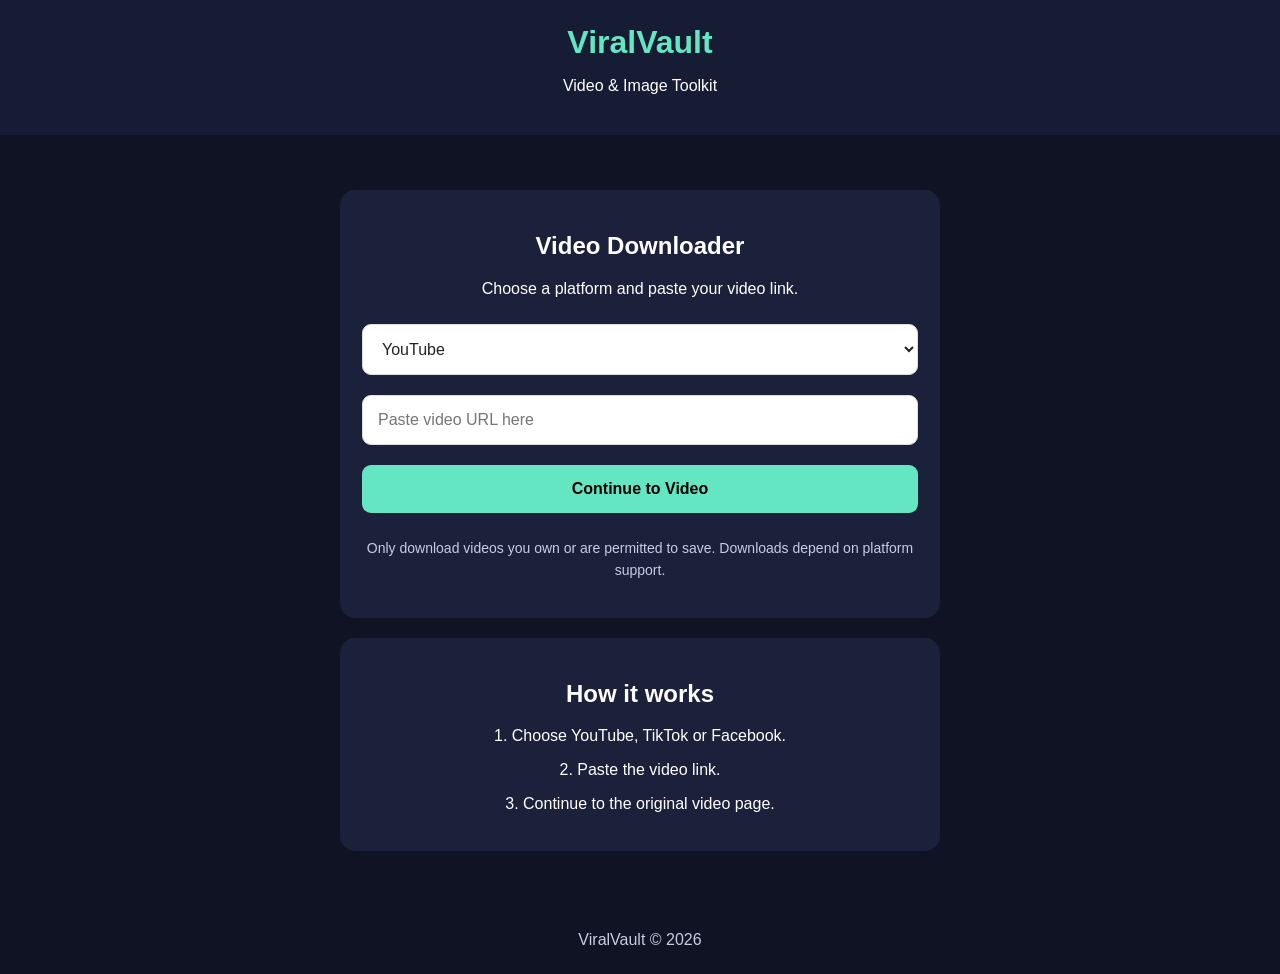
==== index.html @ d4117325 "Update index.html" ====
<!DOCTYPE html>
<html lang="en">
<head>
<meta charset="UTF-8">
<meta name="viewport" content="width=device-width, initial-scale=1.0">
<title>ViralVault - Video Downloader</title>
<meta name="description" content="ViralVault helps you find official video download options and save supported videos easily.">
<style>
body{margin:0;font-family:Arial,sans-serif;background:#101323;color:white;text-align:center}
header{padding:24px;background:#171c35}
h1{color:#65e6c2;margin:0}
main{max-width:600px;margin:35px auto;padding:20px}
input,select,button{box-sizing:border-box;width:100%;padding:15px;margin:10px 0;border-radius:9px;font-size:16px}
input,select{background:#fff;border:1px solid #ddd;color:#222}
button{background:#65e6c2;border:0;font-weight:bold;cursor:pointer}
.card{background:#1b213b;padding:22px;border-radius:15px}
.note{color:#c7cce0;font-size:14px;line-height:1.6}
a{color:#65e6c2}
footer{padding:25px;color:#c7cce0}
</style>
</head>
<body>
<header>
<h1>ViralVault</h1>
<p>Video & Image Toolkit</p>
</header>
<main>
<div class="card">
<h2>Video Downloader</h2>
<p>Choose a platform and paste your video link.</p>
<select id="platform">
<option value="youtube">YouTube</option>
<option value="tiktok">TikTok</option>
<option value="facebook">Facebook</option>
</select>
<input id="videoUrl" type="url" placeholder="Paste video URL here">
<button onclick="openVideo()">Continue to Video</button>
<p class="note" id="message">Only download videos you own or are permitted to save. Downloads depend on platform support.</p>
</div>
<div class="card" style="margin-top:20px">
<h2>How it works</h2>
<p>1. Choose YouTube, TikTok or Facebook.</p>
<p>2. Paste the video link.</p>
<p>3. Continue to the original video page.</p>
</div>
</main>
<footer>ViralVault © 2026</footer>
<script>
function openVideo(){
 const field=document.getElementById('videoUrl');
 const platform=document.getElementById('platform').value;
 const message=document.getElementById('message');
 let url;
 try{url=new URL(field.value.trim())}catch(e){
 message.textContent='Please paste a valid video link first.';
 return;
 }
 const host=url.hostname.toLowerCase().replace(/^www\./,'');
 const allowed={
 youtube:['youtube.com','m.youtube.com','youtu.be'],
 tiktok:['tiktok.com','vm.tiktok.com'],
 facebook:['facebook.com','m.facebook.com','fb.watch']
 };
 if(!allowed[platform].some(d=>host===d||host.endsWith('.'+d))){
 message.textContent='Please enter a valid link for the platform you selected.';
 return;
 }
 window.open(url.href,'_blank','noopener');
 message.textContent='Video page opened. Download availability depends on the platform.';
}
</script>
</body>
</html>
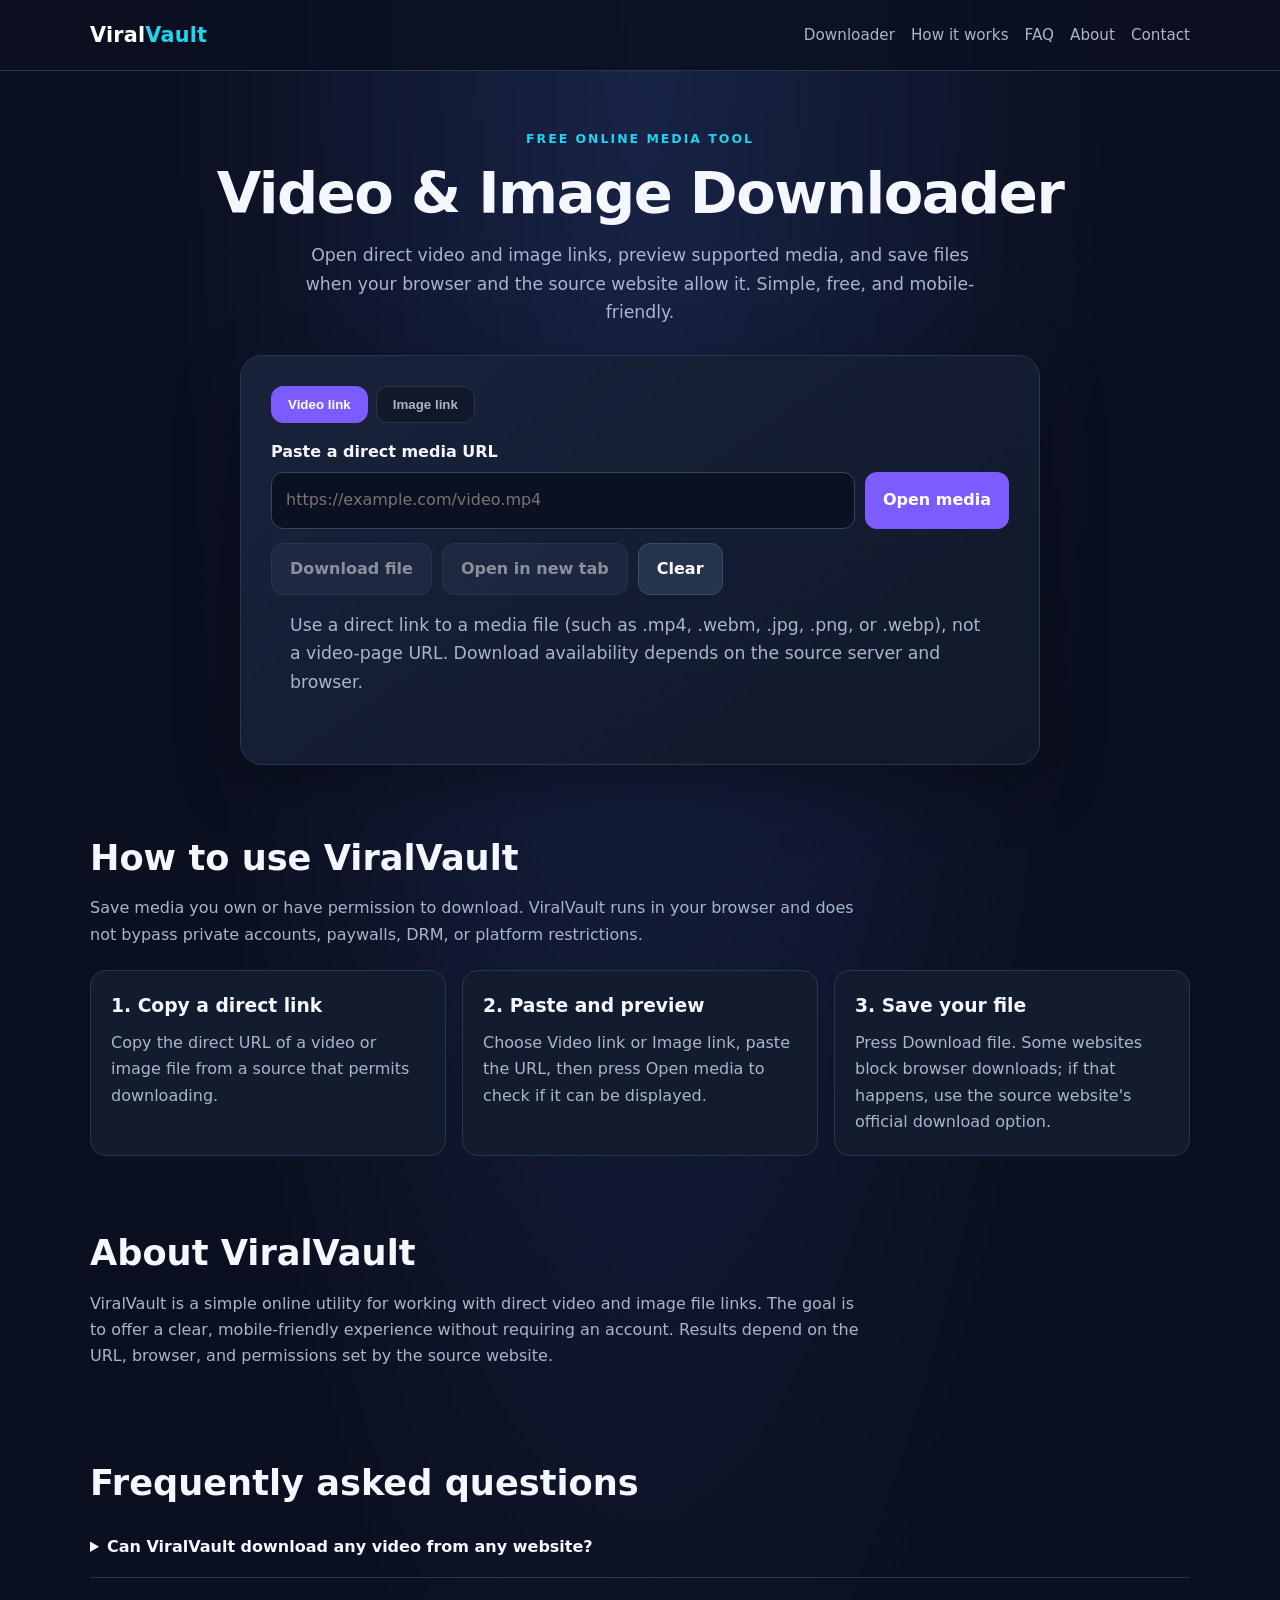
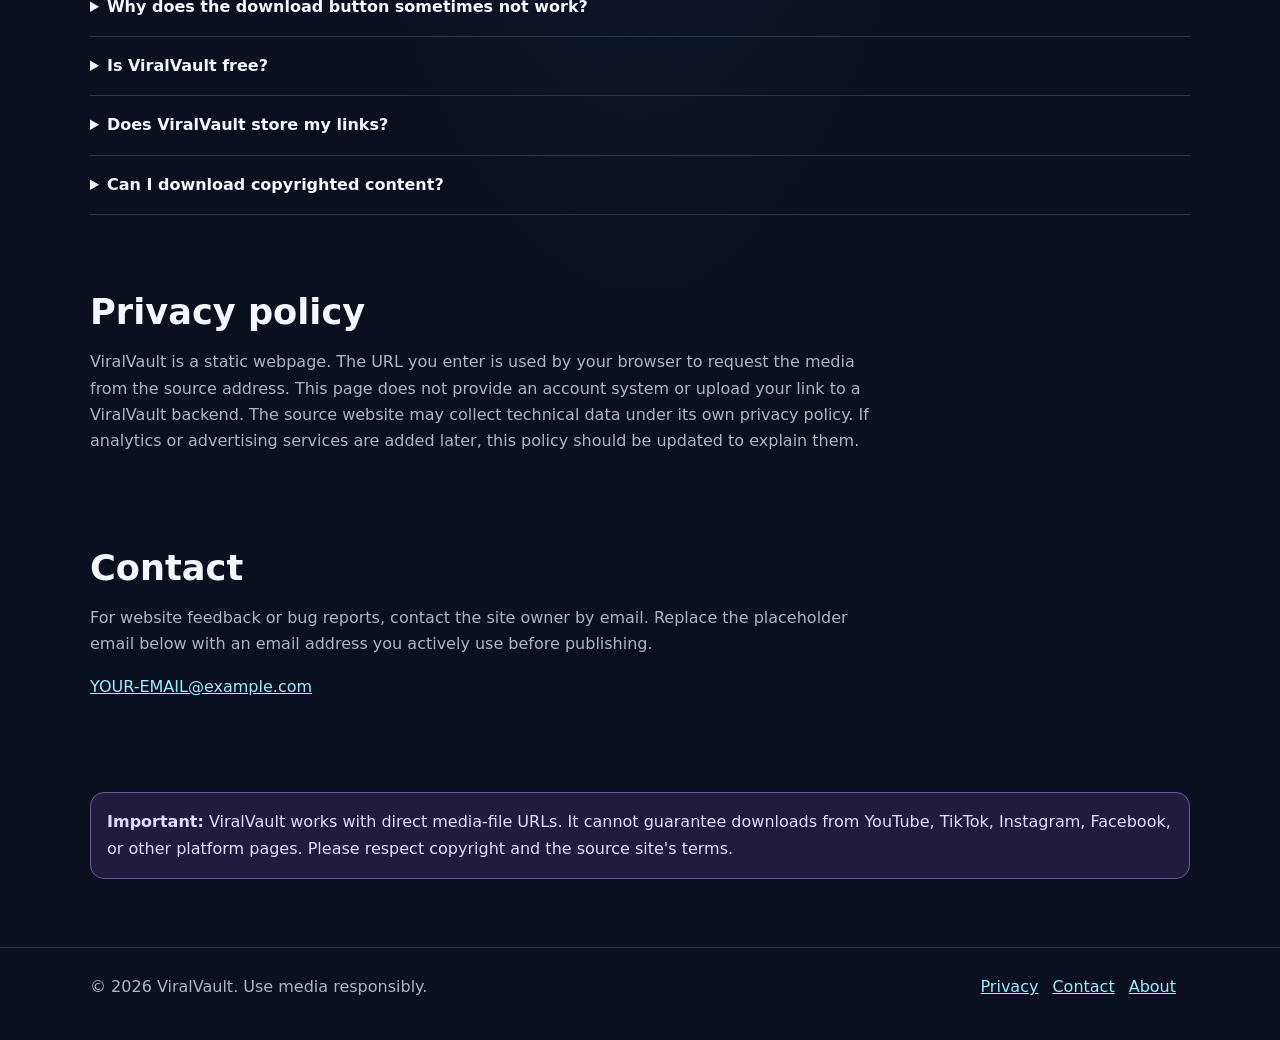
==== commit b672ea04: "Update index.html" ====
--- a/index.html
+++ b/index.html
@@ -1,73 +1,239 @@
-<!DOCTYPE html>
+<!doctype html>
 <html lang="en">
 <head>
-<meta charset="UTF-8">
-<meta name="viewport" content="width=device-width, initial-scale=1.0">
-<title>ViralVault - Video Downloader</title>
-<meta name="description" content="ViralVault helps you find official video download options and save supported videos easily.">
-<style>
-body{margin:0;font-family:Arial,sans-serif;background:#101323;color:white;text-align:center}
-header{padding:24px;background:#171c35}
-h1{color:#65e6c2;margin:0}
-main{max-width:600px;margin:35px auto;padding:20px}
-input,select,button{box-sizing:border-box;width:100%;padding:15px;margin:10px 0;border-radius:9px;font-size:16px}
-input,select{background:#fff;border:1px solid #ddd;color:#222}
-button{background:#65e6c2;border:0;font-weight:bold;cursor:pointer}
-.card{background:#1b213b;padding:22px;border-radius:15px}
-.note{color:#c7cce0;font-size:14px;line-height:1.6}
-a{color:#65e6c2}
-footer{padding:25px;color:#c7cce0}
-</style>
+  <meta charset="utf-8">
+  <meta name="viewport" content="width=device-width, initial-scale=1">
+  <title>ViralVault - Video & Image Downloader</title>
+  <meta name="description" content="ViralVault helps you open and save direct video and image file links. Use this free, mobile-friendly tool for media links you have permission to download.">
+  <meta name="robots" content="index,follow,max-image-preview:large">
+  <meta name="theme-color" content="#101828">
+  <link rel="canonical" href="https://aamirpro05-debug.github.io/viralvault/">
+  <!-- Keep your existing Google Search Console verification meta tag here if you have one. -->
+  <meta property="og:type" content="website">
+  <meta property="og:title" content="ViralVault - Video & Image Downloader">
+  <meta property="og:description" content="Open or save direct video and image links with a simple, mobile-friendly tool.">
+  <meta property="og:url" content="https://aamirpro05-debug.github.io/viralvault/">
+  <style>
+    :root{color-scheme:dark;--bg:#0b1020;--panel:#131b2e;--panel2:#18233a;--text:#f4f7ff;--muted:#aab5ca;--accent:#7c5cff;--accent2:#22d3ee;--line:#293650;--good:#b7f7d2}
+    *{box-sizing:border-box}html{scroll-behavior:smooth}body{margin:0;background:radial-gradient(ellipse at top,#182447 0%,var(--bg) 52%);color:var(--text);font:16px/1.65 system-ui,-apple-system,Segoe UI,Roboto,Arial,sans-serif}
+    a{color:#9cecff}a:hover{color:#fff}.wrap{width:min(1100px,92%);margin:auto}.top{padding:18px 0;border-bottom:1px solid var(--line);background:#0b1020d9}.nav{display:flex;align-items:center;justify-content:space-between;gap:18px;flex-wrap:wrap}.brand{font-size:1.3rem;font-weight:850;letter-spacing:.2px;text-decoration:none;color:#fff}.brand span{color:var(--accent2)}nav{display:flex;gap:16px;flex-wrap:wrap}nav a{text-decoration:none;color:var(--muted);font-size:.95rem}
+    .hero{text-align:center;padding:58px 0 34px}.eyebrow{color:var(--accent2);font-weight:750;text-transform:uppercase;letter-spacing:2px;font-size:.78rem}.hero h1{font-size:clamp(2rem,6vw,3.6rem);line-height:1.1;letter-spacing:-1.5px;margin:12px 0}.hero p{max-width:700px;margin:16px auto;color:var(--muted);font-size:1.08rem}
+    .tool{max-width:800px;margin:28px auto 0;background:linear-gradient(145deg,#18233a,#10182a);border:1px solid var(--line);border-radius:22px;padding:clamp(18px,4vw,30px);box-shadow:0 20px 65px #0005;text-align:left}.tabs{display:flex;gap:8px;margin-bottom:16px}.tab{border:1px solid var(--line);background:#10182a;color:var(--muted);padding:10px 16px;border-radius:12px;cursor:pointer;font-weight:750}.tab.active{background:var(--accent);border-color:var(--accent);color:#fff}.field-label{display:block;font-weight:750;margin:12px 0 7px}.url-row{display:flex;gap:10px}.url-row input{min-width:0;flex:1}.input{width:100%;border:1px solid #354361;border-radius:12px;padding:14px;background:#0a1120;color:#fff;font:inherit;outline:none}.input:focus{border-color:var(--accent2);box-shadow:0 0 0 3px #22d3ee22}.actions{display:flex;gap:10px;flex-wrap:wrap;margin-top:14px}.btn{display:inline-flex;justify-content:center;align-items:center;gap:8px;border:0;border-radius:12px;padding:12px 18px;background:var(--accent);color:#fff;font:inherit;font-weight:800;text-decoration:none;cursor:pointer}.btn.secondary{background:#26334d;border:1px solid #3b4b6a}.btn:disabled{opacity:.5;cursor:not-allowed}.hint,.status{font-size:.9rem;color:var(--muted)}.status{margin-top:14px;min-height:1.5em}.status.error{color:#ffb4b4}.status.success{color:var(--good)}.preview{margin-top:18px;display:none}.preview.show{display:block}.preview video,.preview img{max-width:100%;max-height:420px;border-radius:12px;background:#05070d}.section{padding:38px 0}.section h2{font-size:clamp(1.5rem,4vw,2.2rem);line-height:1.2;margin:0 0 14px}.section-intro{color:var(--muted);max-width:780px}.cards{display:grid;grid-template-columns:repeat(3,minmax(0,1fr));gap:16px;margin-top:22px}.card{background:#131b2e;border:1px solid var(--line);border-radius:16px;padding:20px}.card h3{margin:0 0 8px}.card p{margin:0;color:var(--muted)}.faq details{padding:16px 0;border-bottom:1px solid var(--line)}.faq summary{font-weight:750;cursor:pointer}.faq details p{color:var(--muted)}.notice{border:1px solid #665a9c;background:#211c3d;border-radius:14px;padding:16px;color:#e3dcff}.footer{margin-top:30px;padding:26px 0 40px;border-top:1px solid var(--line);color:var(--muted)}.footer-inner{display:flex;justify-content:space-between;gap:14px;flex-wrap:wrap}.footer a{margin-right:14px}.small{font-size:.88rem;color:var(--muted)}
+    @media(max-width:720px){.cards{grid-template-columns:1fr}.url-row{flex-direction:column}.url-row .btn{width:100%}.hero{padding-top:42px}nav{gap:11px}.tool{border-radius:16px}}
+  </style>
+  <script type="application/ld+json">
+  {
+    "@context":"https://schema.org",
+    "@type":"WebApplication",
+    "name":"ViralVault",
+    "url":"https://aamirpro05-debug.github.io/viralvault/",
+    "applicationCategory":"UtilitiesApplication",
+    "operatingSystem":"Any",
+    "description":"A browser-based tool for opening and saving direct video and image file links.",
+    "offers":{"@type":"Offer","price":"0","priceCurrency":"USD"}
+  }
+  </script>
 </head>
 <body>
-<header>
-<h1>ViralVault</h1>
-<p>Video & Image Toolkit</p>
+<header class="top">
+  <div class="wrap nav">
+    <a class="brand" href="#home" aria-label="ViralVault home">Viral<span>Vault</span></a>
+    <nav aria-label="Main navigation">
+      <a href="#tool">Downloader</a><a href="#how">How it works</a><a href="#faq">FAQ</a><a href="#about">About</a><a href="#contact">Contact</a>
+    </nav>
+  </div>
 </header>
-<main>
-<div class="card">
-<h2>Video Downloader</h2>
-<p>Choose a platform and paste your video link.</p>
-<select id="platform">
-<option value="youtube">YouTube</option>
-<option value="tiktok">TikTok</option>
-<option value="facebook">Facebook</option>
-</select>
-<input id="videoUrl" type="url" placeholder="Paste video URL here">
-<button onclick="openVideo()">Continue to Video</button>
-<p class="note" id="message">Only download videos you own or are permitted to save. Downloads depend on platform support.</p>
-</div>
-<div class="card" style="margin-top:20px">
-<h2>How it works</h2>
-<p>1. Choose YouTube, TikTok or Facebook.</p>
-<p>2. Paste the video link.</p>
-<p>3. Continue to the original video page.</p>
-</div>
+<main id="home">
+  <section class="hero wrap">
+    <div class="eyebrow">Free online media tool</div>
+    <h1>Video & Image Downloader</h1>
+    <p>Open direct video and image links, preview supported media, and save files when your browser and the source website allow it. Simple, free, and mobile-friendly.</p>
+    <div class="tool" id="tool">
+      <div class="tabs" role="tablist" aria-label="Media type">
+        <button class="tab active" type="button" data-kind="video" role="tab" aria-selected="true">Video link</button>
+        <button class="tab" type="button" data-kind="image" role="tab" aria-selected="false">Image link</button>
+      </div>
+      <form id="mediaForm">
+        <label class="field-label" for="mediaUrl">Paste a direct media URL</label>
+        <div class="url-row">
+          <input class="input" id="mediaUrl" type="url" inputmode="url" placeholder="https://example.com/video.mp4" autocomplete="url" required>
+          <button class="btn" type="submit">Open media</button>
+        </div>
+        <div class="actions">
+          <button class="btn secondary" id="downloadBtn" type="button" disabled>Download file</button>
+          <button class="btn secondary" id="openBtn" type="button" disabled>Open in new tab</button>
+          <button class="btn secondary" id="clearBtn" type="button">Clear</button>
+        </div>
+        <p class="hint">Use a direct link to a media file (such as .mp4, .webm, .jpg, .png, or .webp), not a video-page URL. Download availability depends on the source server and browser.</p>
+        <div class="status" id="status" role="status" aria-live="polite"></div>
+        <div class="preview" id="preview"></div>
+      </form>
+    </div>
+  </section>
+
+  <section class="section wrap" id="how">
+    <h2>How to use ViralVault</h2>
+    <p class="section-intro">Save media you own or have permission to download. ViralVault runs in your browser and does not bypass private accounts, paywalls, DRM, or platform restrictions.</p>
+    <div class="cards">
+      <article class="card"><h3>1. Copy a direct link</h3><p>Copy the direct URL of a video or image file from a source that permits downloading.</p></article>
+      <article class="card"><h3>2. Paste and preview</h3><p>Choose Video link or Image link, paste the URL, then press Open media to check if it can be displayed.</p></article>
+      <article class="card"><h3>3. Save your file</h3><p>Press Download file. Some websites block browser downloads; if that happens, use the source website's official download option.</p></article>
+    </div>
+  </section>
+
+  <section class="section wrap" id="about">
+    <h2>About ViralVault</h2>
+    <p class="section-intro">ViralVault is a simple online utility for working with direct video and image file links. The goal is to offer a clear, mobile-friendly experience without requiring an account. Results depend on the URL, browser, and permissions set by the source website.</p>
+  </section>
+
+  <section class="section wrap faq" id="faq">
+    <h2>Frequently asked questions</h2>
+    <details><summary>Can ViralVault download any video from any website?</summary><p>No. This tool supports direct media-file links. A link to a page on a social platform is not usually a direct video file. Use the platform's official download feature and follow its terms.</p></details>
+    <details><summary>Why does the download button sometimes not work?</summary><p>Some source websites block cross-origin downloads or require a login. Your browser may open the file instead of saving it. In that case, use the original website's download option.</p></details>
+    <details><summary>Is ViralVault free?</summary><p>Yes. This website tool is free to use. Your mobile data or internet provider may still charge for data usage.</p></details>
+    <details><summary>Does ViralVault store my links?</summary><p>This static page does not send your pasted URL to a ViralVault server. Your browser requests the media directly from the URL you enter. The source website may have its own logging and privacy practices.</p></details>
+    <details><summary>Can I download copyrighted content?</summary><p>Only download content when you own it or have permission, and comply with the source website's rules and applicable law.</p></details>
+  </section>
+
+  <section class="section wrap" id="privacy">
+    <h2>Privacy policy</h2>
+    <p class="section-intro">ViralVault is a static webpage. The URL you enter is used by your browser to request the media from the source address. This page does not provide an account system or upload your link to a ViralVault backend. The source website may collect technical data under its own privacy policy. If analytics or advertising services are added later, this policy should be updated to explain them.</p>
+  </section>
+
+  <section class="section wrap" id="contact">
+    <h2>Contact</h2>
+    <p class="section-intro">For website feedback or bug reports, contact the site owner by email. Replace the placeholder email below with an email address you actively use before publishing.</p>
+    <p><a href="mailto:YOUR-EMAIL@example.com">YOUR-EMAIL@example.com</a></p>
+  </section>
+  <section class="section wrap">
+    <div class="notice"><strong>Important:</strong> ViralVault works with direct media-file URLs. It cannot guarantee downloads from YouTube, TikTok, Instagram, Facebook, or other platform pages. Please respect copyright and the source site's terms.</div>
+  </section>
 </main>
-<footer>ViralVault © 2026</footer>
+<footer class="footer">
+  <div class="wrap footer-inner">
+    <div>© <span id="year"></span> ViralVault. Use media responsibly.</div>
+    <div><a href="#privacy">Privacy</a><a href="#contact">Contact</a><a href="#about">About</a></div>
+  </div>
+</footer>
 <script>
-function openVideo(){
- const field=document.getElementById('videoUrl');
- const platform=document.getElementById('platform').value;
- const message=document.getElementById('message');
- let url;
- try{url=new URL(field.value.trim())}catch(e){
- message.textContent='Please paste a valid video link first.';
- return;
- }
- const host=url.hostname.toLowerCase().replace(/^www\./,'');
- const allowed={
- youtube:['youtube.com','m.youtube.com','youtu.be'],
- tiktok:['tiktok.com','vm.tiktok.com'],
- facebook:['facebook.com','m.facebook.com','fb.watch']
- };
- if(!allowed[platform].some(d=>host===d||host.endsWith('.'+d))){
- message.textContent='Please enter a valid link for the platform you selected.';
- return;
- }
- window.open(url.href,'_blank','noopener');
- message.textContent='Video page opened. Download availability depends on the platform.';
-}
+(() => {
+  const form = document.getElementById('mediaForm');
+  const urlInput = document.getElementById('mediaUrl');
+  const status = document.getElementById('status');
+  const preview = document.getElementById('preview');
+  const downloadBtn = document.getElementById('downloadBtn');
+  const openBtn = document.getElementById('openBtn');
+  const clearBtn = document.getElementById('clearBtn');
+  const tabs = [...document.querySelectorAll('.tab')];
+  let kind = 'video';
+  let currentUrl = '';
+  let objectUrl = '';
+
+  document.getElementById('year').textContent = new Date().getFullYear();
+
+  function setStatus(message, type='') {
+    status.textContent = message;
+    status.className = 'status' + (type ? ' ' + type : '');
+  }
+  function cleanPreview() {
+    preview.replaceChildren();
+    preview.classList.remove('show');
+    if (objectUrl) URL.revokeObjectURL(objectUrl);
+    objectUrl = '';
+  }
+  function validHttpUrl(value) {
+    try {
+      const u = new URL(value);
+      return u.protocol === 'https:' || u.protocol === 'http:';
+    } catch (_) { return false; }
+  }
+  tabs.forEach(tab => tab.addEventListener('click', () => {
+    kind = tab.dataset.kind;
+    tabs.forEach(t => {
+      const active = t === tab;
+      t.classList.toggle('active', active);
+      t.setAttribute('aria-selected', String(active));
+    });
+    urlInput.placeholder = kind === 'video' ? 'https://example.com/video.mp4' : 'https://example.com/image.jpg';
+    cleanPreview();
+    currentUrl = '';
+    downloadBtn.disabled = true;
+    openBtn.disabled = true;
+    setStatus('');
+  }));
+
+  form.addEventListener('submit', event => {
+    event.preventDefault();
+    cleanPreview();
+    const value = urlInput.value.trim();
+    if (!validHttpUrl(value)) {
+      setStatus('Please enter a valid http:// or https:// media URL.', 'error');
+      return;
+    }
+    currentUrl = value;
+    const media = kind === 'video' ? document.createElement('video') : document.createElement('img');
+    if (kind === 'video') {
+      media.controls = true;
+      media.playsInline = true;
+      media.preload = 'metadata';
+    } else {
+      media.alt = 'Media preview';
+      media.loading = 'lazy';
+    }
+    media.referrerPolicy = 'no-referrer';
+    media.src = value;
+    media.addEventListener('error', () => {
+      setStatus('Preview failed. This may not be a direct media link, or the source may block access. Try the source website’s official download option.', 'error');
+    }, {once:true});
+    media.addEventListener(kind === 'video' ? 'loadedmetadata' : 'load', () => {
+      setStatus('Media loaded. Try Download file; success depends on the source server.', 'success');
+    }, {once:true});
+    preview.appendChild(media);
+    preview.classList.add('show');
+    downloadBtn.disabled = false;
+    openBtn.disabled = false;
+    setStatus('Trying to load the media preview…');
+  });
+
+  downloadBtn.addEventListener('click', async () => {
+    if (!currentUrl) return;
+    setStatus('Trying to download…');
+    try {
+      const response = await fetch(currentUrl, {mode:'cors'});
+      if (!response.ok) throw new Error('Source returned an error');
+      const blob = await response.blob();
+      objectUrl = URL.createObjectURL(blob);
+      const a = document.createElement('a');
+      a.href = objectUrl;
+      const path = new URL(currentUrl).pathname;
+      const name = path.split('/').filter(Boolean).pop() || (kind === 'video' ? 'viralvault-video' : 'viralvault-image');
+      a.download = name;
+      document.body.appendChild(a);
+      a.click();
+      a.remove();
+      setStatus('Download started. Check your browser downloads.', 'success');
+    } catch (_) {
+      const a = document.createElement('a');
+      a.href = currentUrl;
+      a.target = '_blank';
+      a.rel = 'noopener noreferrer';
+      a.click();
+      setStatus('The source blocked direct downloading. The file was opened in a new tab if allowed; use the source website’s download option if needed.', 'error');
+    }
+  });
+  openBtn.addEventListener('click', () => {
+    if (currentUrl) window.open(currentUrl, '_blank', 'noopener,noreferrer');
+  });
+  clearBtn.addEventListener('click', () => {
+    urlInput.value = '';
+    currentUrl = '';
+    cleanPreview();
+    downloadBtn.disabled = true;
+    openBtn.disabled = true;
+    setStatus('');
+    urlInput.focus();
+  });
+})();
 </script>
 </body>
 </html>
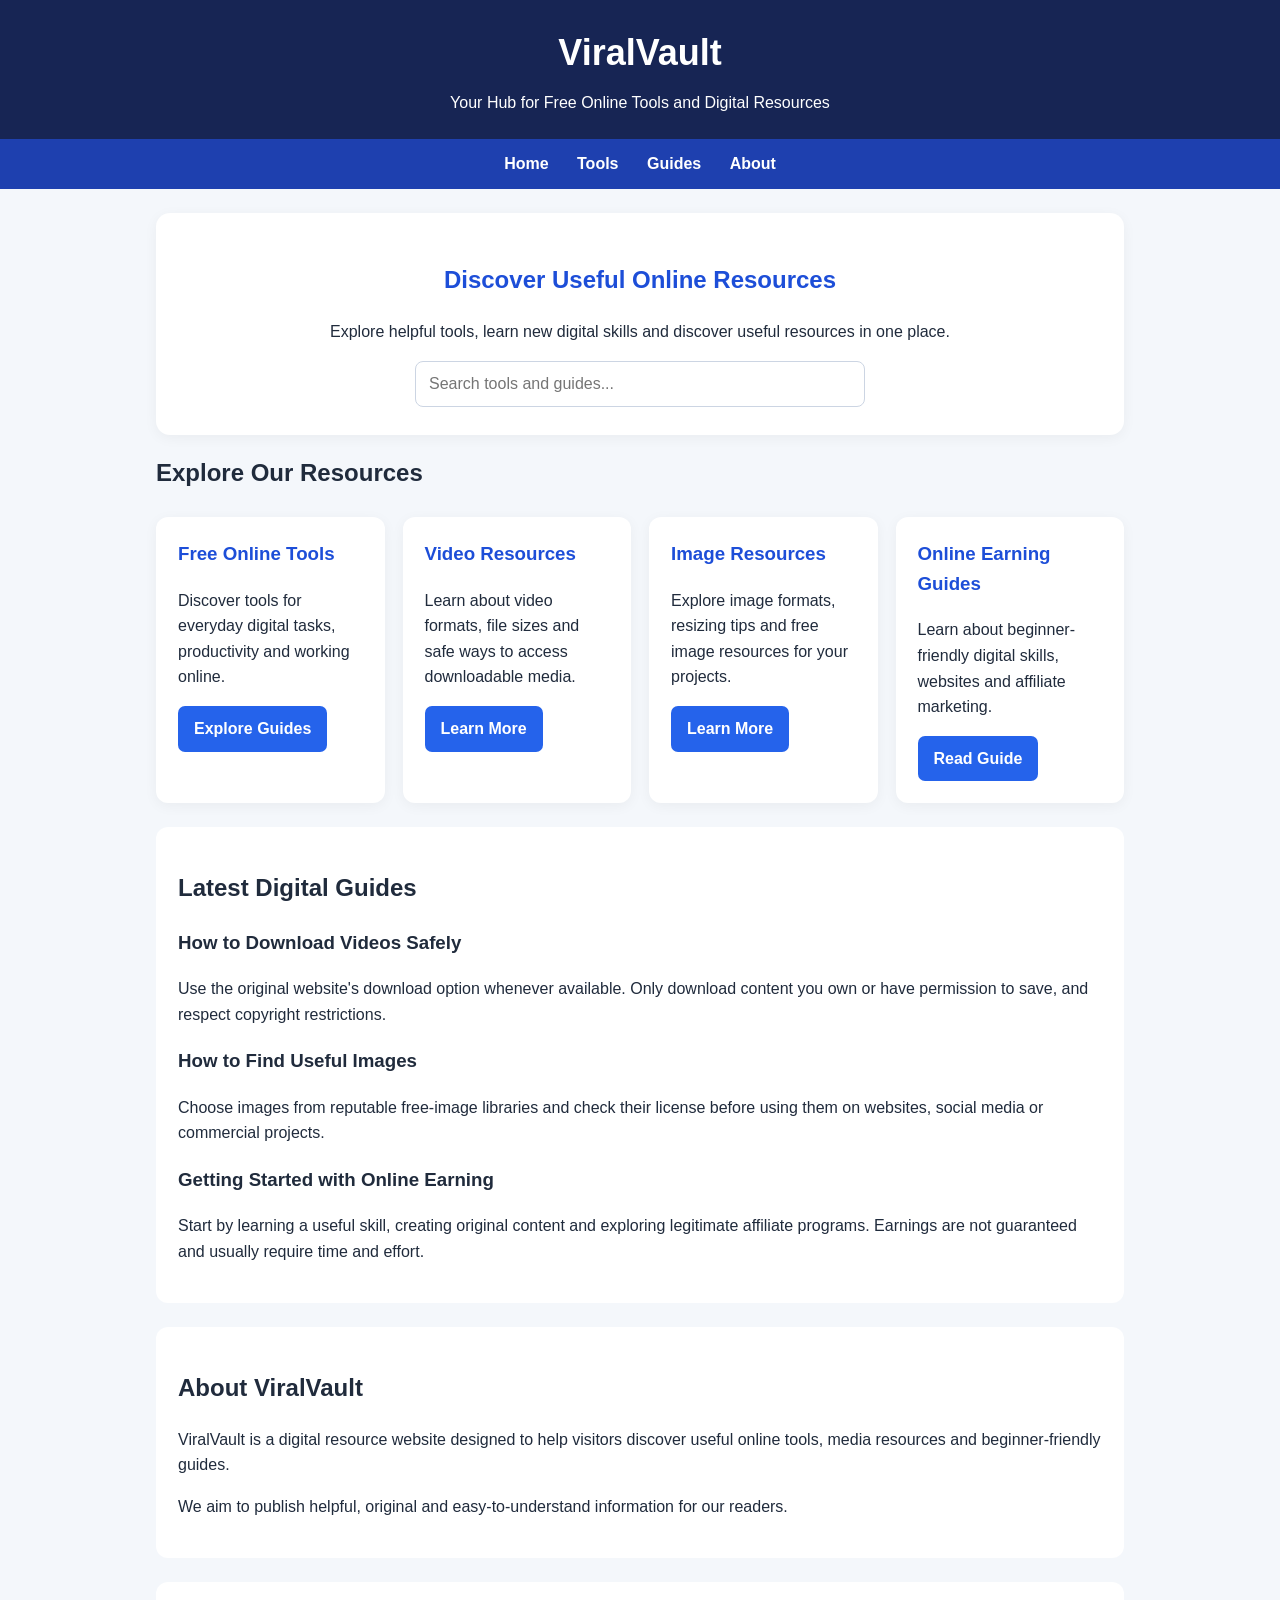
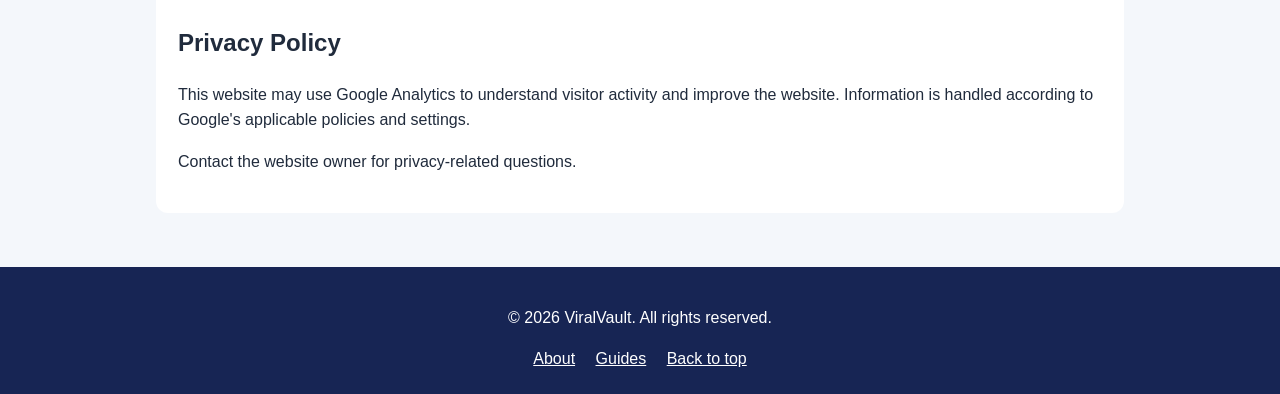
==== commit f679be65: "Update index.html" ====
--- a/index.html
+++ b/index.html
@@ -1,239 +1,195 @@
-<!doctype html>
+<!DOCTYPE html>
 <html lang="en">
 <head>
-  <meta charset="utf-8">
-  <meta name="viewport" content="width=device-width, initial-scale=1">
-  <title>ViralVault - Video & Image Downloader</title>
-  <meta name="description" content="ViralVault helps you open and save direct video and image file links. Use this free, mobile-friendly tool for media links you have permission to download.">
-  <meta name="robots" content="index,follow,max-image-preview:large">
-  <meta name="theme-color" content="#101828">
-  <link rel="canonical" href="https://aamirpro05-debug.github.io/viralvault/">
-  <!-- Keep your existing Google Search Console verification meta tag here if you have one. -->
-  <meta property="og:type" content="website">
-  <meta property="og:title" content="ViralVault - Video & Image Downloader">
-  <meta property="og:description" content="Open or save direct video and image links with a simple, mobile-friendly tool.">
-  <meta property="og:url" content="https://aamirpro05-debug.github.io/viralvault/">
+  <meta charset="UTF-8">
+  <meta name="viewport" content="width=device-width, initial-scale=1.0">
+  <meta name="description" content="ViralVault - Discover useful online tools, video resources, image resources and helpful digital guides.">
+  <meta name="robots" content="index, follow">
+  <title>ViralVault - Free Online Tools & Digital Resources</title>
   <style>
-    :root{color-scheme:dark;--bg:#0b1020;--panel:#131b2e;--panel2:#18233a;--text:#f4f7ff;--muted:#aab5ca;--accent:#7c5cff;--accent2:#22d3ee;--line:#293650;--good:#b7f7d2}
-    *{box-sizing:border-box}html{scroll-behavior:smooth}body{margin:0;background:radial-gradient(ellipse at top,#182447 0%,var(--bg) 52%);color:var(--text);font:16px/1.65 system-ui,-apple-system,Segoe UI,Roboto,Arial,sans-serif}
-    a{color:#9cecff}a:hover{color:#fff}.wrap{width:min(1100px,92%);margin:auto}.top{padding:18px 0;border-bottom:1px solid var(--line);background:#0b1020d9}.nav{display:flex;align-items:center;justify-content:space-between;gap:18px;flex-wrap:wrap}.brand{font-size:1.3rem;font-weight:850;letter-spacing:.2px;text-decoration:none;color:#fff}.brand span{color:var(--accent2)}nav{display:flex;gap:16px;flex-wrap:wrap}nav a{text-decoration:none;color:var(--muted);font-size:.95rem}
-    .hero{text-align:center;padding:58px 0 34px}.eyebrow{color:var(--accent2);font-weight:750;text-transform:uppercase;letter-spacing:2px;font-size:.78rem}.hero h1{font-size:clamp(2rem,6vw,3.6rem);line-height:1.1;letter-spacing:-1.5px;margin:12px 0}.hero p{max-width:700px;margin:16px auto;color:var(--muted);font-size:1.08rem}
-    .tool{max-width:800px;margin:28px auto 0;background:linear-gradient(145deg,#18233a,#10182a);border:1px solid var(--line);border-radius:22px;padding:clamp(18px,4vw,30px);box-shadow:0 20px 65px #0005;text-align:left}.tabs{display:flex;gap:8px;margin-bottom:16px}.tab{border:1px solid var(--line);background:#10182a;color:var(--muted);padding:10px 16px;border-radius:12px;cursor:pointer;font-weight:750}.tab.active{background:var(--accent);border-color:var(--accent);color:#fff}.field-label{display:block;font-weight:750;margin:12px 0 7px}.url-row{display:flex;gap:10px}.url-row input{min-width:0;flex:1}.input{width:100%;border:1px solid #354361;border-radius:12px;padding:14px;background:#0a1120;color:#fff;font:inherit;outline:none}.input:focus{border-color:var(--accent2);box-shadow:0 0 0 3px #22d3ee22}.actions{display:flex;gap:10px;flex-wrap:wrap;margin-top:14px}.btn{display:inline-flex;justify-content:center;align-items:center;gap:8px;border:0;border-radius:12px;padding:12px 18px;background:var(--accent);color:#fff;font:inherit;font-weight:800;text-decoration:none;cursor:pointer}.btn.secondary{background:#26334d;border:1px solid #3b4b6a}.btn:disabled{opacity:.5;cursor:not-allowed}.hint,.status{font-size:.9rem;color:var(--muted)}.status{margin-top:14px;min-height:1.5em}.status.error{color:#ffb4b4}.status.success{color:var(--good)}.preview{margin-top:18px;display:none}.preview.show{display:block}.preview video,.preview img{max-width:100%;max-height:420px;border-radius:12px;background:#05070d}.section{padding:38px 0}.section h2{font-size:clamp(1.5rem,4vw,2.2rem);line-height:1.2;margin:0 0 14px}.section-intro{color:var(--muted);max-width:780px}.cards{display:grid;grid-template-columns:repeat(3,minmax(0,1fr));gap:16px;margin-top:22px}.card{background:#131b2e;border:1px solid var(--line);border-radius:16px;padding:20px}.card h3{margin:0 0 8px}.card p{margin:0;color:var(--muted)}.faq details{padding:16px 0;border-bottom:1px solid var(--line)}.faq summary{font-weight:750;cursor:pointer}.faq details p{color:var(--muted)}.notice{border:1px solid #665a9c;background:#211c3d;border-radius:14px;padding:16px;color:#e3dcff}.footer{margin-top:30px;padding:26px 0 40px;border-top:1px solid var(--line);color:var(--muted)}.footer-inner{display:flex;justify-content:space-between;gap:14px;flex-wrap:wrap}.footer a{margin-right:14px}.small{font-size:.88rem;color:var(--muted)}
-    @media(max-width:720px){.cards{grid-template-columns:1fr}.url-row{flex-direction:column}.url-row .btn{width:100%}.hero{padding-top:42px}nav{gap:11px}.tool{border-radius:16px}}
+    * { box-sizing: border-box; }
+    body {
+      margin: 0;
+      font-family: Arial, sans-serif;
+      background: #f4f7fb;
+      color: #202b3c;
+      line-height: 1.6;
+    }
+    header {
+      background: #172554;
+      color: white;
+      padding: 24px 16px;
+      text-align: center;
+    }
+    header h1 { margin: 0; font-size: 36px; }
+    header p { margin: 8px 0 0; }
+    nav {
+      background: #1e40af;
+      padding: 12px;
+      text-align: center;
+    }
+    nav a {
+      color: white;
+      text-decoration: none;
+      margin: 0 12px;
+      font-weight: bold;
+    }
+    main {
+      max-width: 1000px;
+      margin: auto;
+      padding: 24px 16px;
+    }
+    .hero {
+      background: white;
+      padding: 28px 20px;
+      border-radius: 14px;
+      text-align: center;
+      box-shadow: 0 3px 14px #0000000c;
+    }
+    .hero h2 { color: #1d4ed8; }
+    .search {
+      width: 100%;
+      max-width: 450px;
+      padding: 13px;
+      border: 1px solid #ccd5e3;
+      border-radius: 8px;
+      font-size: 16px;
+    }
+    .grid {
+      display: grid;
+      grid-template-columns: repeat(auto-fit, minmax(220px, 1fr));
+      gap: 18px;
+      margin-top: 24px;
+    }
+    .card {
+      background: white;
+      border-radius: 12px;
+      padding: 22px;
+      box-shadow: 0 3px 14px #0000000c;
+    }
+    .card h3 { color: #1d4ed8; margin-top: 0; }
+    .button {
+      display: inline-block;
+      background: #2563eb;
+      color: white;
+      padding: 10px 16px;
+      border-radius: 7px;
+      text-decoration: none;
+      font-weight: bold;
+    }
+    .article {
+      background: white;
+      margin-top: 24px;
+      padding: 22px;
+      border-radius: 12px;
+    }
+    footer {
+      background: #172554;
+      color: white;
+      text-align: center;
+      padding: 22px;
+      margin-top: 30px;
+    }
+    footer a { color: white; margin: 0 8px; }
   </style>
-  <script type="application/ld+json">
-  {
-    "@context":"https://schema.org",
-    "@type":"WebApplication",
-    "name":"ViralVault",
-    "url":"https://aamirpro05-debug.github.io/viralvault/",
-    "applicationCategory":"UtilitiesApplication",
-    "operatingSystem":"Any",
-    "description":"A browser-based tool for opening and saving direct video and image file links.",
-    "offers":{"@type":"Offer","price":"0","priceCurrency":"USD"}
-  }
-  </script>
 </head>
 <body>
-<header class="top">
-  <div class="wrap nav">
-    <a class="brand" href="#home" aria-label="ViralVault home">Viral<span>Vault</span></a>
-    <nav aria-label="Main navigation">
-      <a href="#tool">Downloader</a><a href="#how">How it works</a><a href="#faq">FAQ</a><a href="#about">About</a><a href="#contact">Contact</a>
-    </nav>
-  </div>
-</header>
-<main id="home">
-  <section class="hero wrap">
-    <div class="eyebrow">Free online media tool</div>
-    <h1>Video & Image Downloader</h1>
-    <p>Open direct video and image links, preview supported media, and save files when your browser and the source website allow it. Simple, free, and mobile-friendly.</p>
-    <div class="tool" id="tool">
-      <div class="tabs" role="tablist" aria-label="Media type">
-        <button class="tab active" type="button" data-kind="video" role="tab" aria-selected="true">Video link</button>
-        <button class="tab" type="button" data-kind="image" role="tab" aria-selected="false">Image link</button>
+  <header>
+    <h1>ViralVault</h1>
+    <p>Your Hub for Free Online Tools and Digital Resources</p>
+  </header>
+
+  <nav>
+    <a href="#home">Home</a>
+    <a href="#tools">Tools</a>
+    <a href="#guides">Guides</a>
+    <a href="#about">About</a>
+  </nav>
+
+  <main id="home">
+    <section class="hero">
+      <h2>Discover Useful Online Resources</h2>
+      <p>Explore helpful tools, learn new digital skills and discover useful resources in one place.</p>
+      <input class="search" id="search" type="search"
+        placeholder="Search tools and guides..." aria-label="Search tools and guides">
+    </section>
+
+    <section id="tools">
+      <h2>Explore Our Resources</h2>
+      <div class="grid" id="cards">
+        <article class="card">
+          <h3>Free Online Tools</h3>
+          <p>Discover tools for everyday digital tasks, productivity and working online.</p>
+          <a class="button" href="#guides">Explore Guides</a>
+        </article>
+        <article class="card">
+          <h3>Video Resources</h3>
+          <p>Learn about video formats, file sizes and safe ways to access downloadable media.</p>
+          <a class="button" href="#video-guide">Learn More</a>
+        </article>
+        <article class="card">
+          <h3>Image Resources</h3>
+          <p>Explore image formats, resizing tips and free image resources for your projects.</p>
+          <a class="button" href="#image-guide">Learn More</a>
+        </article>
+        <article class="card">
+          <h3>Online Earning Guides</h3>
+          <p>Learn about beginner-friendly digital skills, websites and affiliate marketing.</p>
+          <a class="button" href="#earning-guide">Read Guide</a>
+        </article>
       </div>
-      <form id="mediaForm">
-        <label class="field-label" for="mediaUrl">Paste a direct media URL</label>
-        <div class="url-row">
-          <input class="input" id="mediaUrl" type="url" inputmode="url" placeholder="https://example.com/video.mp4" autocomplete="url" required>
-          <button class="btn" type="submit">Open media</button>
-        </div>
-        <div class="actions">
-          <button class="btn secondary" id="downloadBtn" type="button" disabled>Download file</button>
-          <button class="btn secondary" id="openBtn" type="button" disabled>Open in new tab</button>
-          <button class="btn secondary" id="clearBtn" type="button">Clear</button>
-        </div>
-        <p class="hint">Use a direct link to a media file (such as .mp4, .webm, .jpg, .png, or .webp), not a video-page URL. Download availability depends on the source server and browser.</p>
-        <div class="status" id="status" role="status" aria-live="polite"></div>
-        <div class="preview" id="preview"></div>
-      </form>
-    </div>
-  </section>
+      <p id="no-results" hidden>No matching resources found. Try another search.</p>
+    </section>
 
-  <section class="section wrap" id="how">
-    <h2>How to use ViralVault</h2>
-    <p class="section-intro">Save media you own or have permission to download. ViralVault runs in your browser and does not bypass private accounts, paywalls, DRM, or platform restrictions.</p>
-    <div class="cards">
-      <article class="card"><h3>1. Copy a direct link</h3><p>Copy the direct URL of a video or image file from a source that permits downloading.</p></article>
-      <article class="card"><h3>2. Paste and preview</h3><p>Choose Video link or Image link, paste the URL, then press Open media to check if it can be displayed.</p></article>
-      <article class="card"><h3>3. Save your file</h3><p>Press Download file. Some websites block browser downloads; if that happens, use the source website's official download option.</p></article>
-    </div>
-  </section>
+    <section class="article" id="guides">
+      <h2>Latest Digital Guides</h2>
+      <h3 id="video-guide">How to Download Videos Safely</h3>
+      <p>Use the original website's download option whenever available. Only download content you own or have permission to save, and respect copyright restrictions.</p>
 
-  <section class="section wrap" id="about">
-    <h2>About ViralVault</h2>
-    <p class="section-intro">ViralVault is a simple online utility for working with direct video and image file links. The goal is to offer a clear, mobile-friendly experience without requiring an account. Results depend on the URL, browser, and permissions set by the source website.</p>
-  </section>
+      <h3 id="image-guide">How to Find Useful Images</h3>
+      <p>Choose images from reputable free-image libraries and check their license before using them on websites, social media or commercial projects.</p>
 
-  <section class="section wrap faq" id="faq">
-    <h2>Frequently asked questions</h2>
-    <details><summary>Can ViralVault download any video from any website?</summary><p>No. This tool supports direct media-file links. A link to a page on a social platform is not usually a direct video file. Use the platform's official download feature and follow its terms.</p></details>
-    <details><summary>Why does the download button sometimes not work?</summary><p>Some source websites block cross-origin downloads or require a login. Your browser may open the file instead of saving it. In that case, use the original website's download option.</p></details>
-    <details><summary>Is ViralVault free?</summary><p>Yes. This website tool is free to use. Your mobile data or internet provider may still charge for data usage.</p></details>
-    <details><summary>Does ViralVault store my links?</summary><p>This static page does not send your pasted URL to a ViralVault server. Your browser requests the media directly from the URL you enter. The source website may have its own logging and privacy practices.</p></details>
-    <details><summary>Can I download copyrighted content?</summary><p>Only download content when you own it or have permission, and comply with the source website's rules and applicable law.</p></details>
-  </section>
+      <h3 id="earning-guide">Getting Started with Online Earning</h3>
+      <p>Start by learning a useful skill, creating original content and exploring legitimate affiliate programs. Earnings are not guaranteed and usually require time and effort.</p>
+    </section>
 
-  <section class="section wrap" id="privacy">
-    <h2>Privacy policy</h2>
-    <p class="section-intro">ViralVault is a static webpage. The URL you enter is used by your browser to request the media from the source address. This page does not provide an account system or upload your link to a ViralVault backend. The source website may collect technical data under its own privacy policy. If analytics or advertising services are added later, this policy should be updated to explain them.</p>
-  </section>
+    <section class="article" id="about">
+      <h2>About ViralVault</h2>
+      <p>ViralVault is a digital resource website designed to help visitors discover useful online tools, media resources and beginner-friendly guides.</p>
+      <p>We aim to publish helpful, original and easy-to-understand information for our readers.</p>
+    </section>
 
-  <section class="section wrap" id="contact">
-    <h2>Contact</h2>
-    <p class="section-intro">For website feedback or bug reports, contact the site owner by email. Replace the placeholder email below with an email address you actively use before publishing.</p>
-    <p><a href="mailto:YOUR-EMAIL@example.com">YOUR-EMAIL@example.com</a></p>
-  </section>
-  <section class="section wrap">
-    <div class="notice"><strong>Important:</strong> ViralVault works with direct media-file URLs. It cannot guarantee downloads from YouTube, TikTok, Instagram, Facebook, or other platform pages. Please respect copyright and the source site's terms.</div>
-  </section>
-</main>
-<footer class="footer">
-  <div class="wrap footer-inner">
-    <div>© <span id="year"></span> ViralVault. Use media responsibly.</div>
-    <div><a href="#privacy">Privacy</a><a href="#contact">Contact</a><a href="#about">About</a></div>
-  </div>
-</footer>
-<script>
-(() => {
-  const form = document.getElementById('mediaForm');
-  const urlInput = document.getElementById('mediaUrl');
-  const status = document.getElementById('status');
-  const preview = document.getElementById('preview');
-  const downloadBtn = document.getElementById('downloadBtn');
-  const openBtn = document.getElementById('openBtn');
-  const clearBtn = document.getElementById('clearBtn');
-  const tabs = [...document.querySelectorAll('.tab')];
-  let kind = 'video';
-  let currentUrl = '';
-  let objectUrl = '';
+    <section class="article">
+      <h2>Privacy Policy</h2>
+      <p>This website may use Google Analytics to understand visitor activity and improve the website. Information is handled according to Google's applicable policies and settings.</p>
+      <p>Contact the website owner for privacy-related questions.</p>
+    </section>
+  </main>
 
-  document.getElementById('year').textContent = new Date().getFullYear();
+  <footer>
+    <p>&copy; 2026 ViralVault. All rights reserved.</p>
+    <a href="#about">About</a>
+    <a href="#guides">Guides</a>
+    <a href="#home">Back to top</a>
+  </footer>
 
-  function setStatus(message, type='') {
-    status.textContent = message;
-    status.className = 'status' + (type ? ' ' + type : '');
-  }
-  function cleanPreview() {
-    preview.replaceChildren();
-    preview.classList.remove('show');
-    if (objectUrl) URL.revokeObjectURL(objectUrl);
-    objectUrl = '';
-  }
-  function validHttpUrl(value) {
-    try {
-      const u = new URL(value);
-      return u.protocol === 'https:' || u.protocol === 'http:';
-    } catch (_) { return false; }
-  }
-  tabs.forEach(tab => tab.addEventListener('click', () => {
-    kind = tab.dataset.kind;
-    tabs.forEach(t => {
-      const active = t === tab;
-      t.classList.toggle('active', active);
-      t.setAttribute('aria-selected', String(active));
+  <script>
+    const search = document.getElementById('search');
+    const cards = [...document.querySelectorAll('#cards .card')];
+    const noResults = document.getElementById('no-results');
+
+    search.addEventListener('input', function () {
+      const term = this.value.toLowerCase().trim();
+      let visible = 0;
+
+      cards.forEach(function (card) {
+        const match = card.textContent.toLowerCase().includes(term);
+        card.hidden = !match;
+        if (match) visible++;
+      });
+
+      noResults.hidden = visible !== 0;
     });
-    urlInput.placeholder = kind === 'video' ? 'https://example.com/video.mp4' : 'https://example.com/image.jpg';
-    cleanPreview();
-    currentUrl = '';
-    downloadBtn.disabled = true;
-    openBtn.disabled = true;
-    setStatus('');
-  }));
-
-  form.addEventListener('submit', event => {
-    event.preventDefault();
-    cleanPreview();
-    const value = urlInput.value.trim();
-    if (!validHttpUrl(value)) {
-      setStatus('Please enter a valid http:// or https:// media URL.', 'error');
-      return;
-    }
-    currentUrl = value;
-    const media = kind === 'video' ? document.createElement('video') : document.createElement('img');
-    if (kind === 'video') {
-      media.controls = true;
-      media.playsInline = true;
-      media.preload = 'metadata';
-    } else {
-      media.alt = 'Media preview';
-      media.loading = 'lazy';
-    }
-    media.referrerPolicy = 'no-referrer';
-    media.src = value;
-    media.addEventListener('error', () => {
-      setStatus('Preview failed. This may not be a direct media link, or the source may block access. Try the source website’s official download option.', 'error');
-    }, {once:true});
-    media.addEventListener(kind === 'video' ? 'loadedmetadata' : 'load', () => {
-      setStatus('Media loaded. Try Download file; success depends on the source server.', 'success');
-    }, {once:true});
-    preview.appendChild(media);
-    preview.classList.add('show');
-    downloadBtn.disabled = false;
-    openBtn.disabled = false;
-    setStatus('Trying to load the media preview…');
-  });
-
-  downloadBtn.addEventListener('click', async () => {
-    if (!currentUrl) return;
-    setStatus('Trying to download…');
-    try {
-      const response = await fetch(currentUrl, {mode:'cors'});
-      if (!response.ok) throw new Error('Source returned an error');
-      const blob = await response.blob();
-      objectUrl = URL.createObjectURL(blob);
-      const a = document.createElement('a');
-      a.href = objectUrl;
-      const path = new URL(currentUrl).pathname;
-      const name = path.split('/').filter(Boolean).pop() || (kind === 'video' ? 'viralvault-video' : 'viralvault-image');
-      a.download = name;
-      document.body.appendChild(a);
-      a.click();
-      a.remove();
-      setStatus('Download started. Check your browser downloads.', 'success');
-    } catch (_) {
-      const a = document.createElement('a');
-      a.href = currentUrl;
-      a.target = '_blank';
-      a.rel = 'noopener noreferrer';
-      a.click();
-      setStatus('The source blocked direct downloading. The file was opened in a new tab if allowed; use the source website’s download option if needed.', 'error');
-    }
-  });
-  openBtn.addEventListener('click', () => {
-    if (currentUrl) window.open(currentUrl, '_blank', 'noopener,noreferrer');
-  });
-  clearBtn.addEventListener('click', () => {
-    urlInput.value = '';
-    currentUrl = '';
-    cleanPreview();
-    downloadBtn.disabled = true;
-    openBtn.disabled = true;
-    setStatus('');
-    urlInput.focus();
-  });
-})();
-</script>
+  </script>
 </body>
 </html>
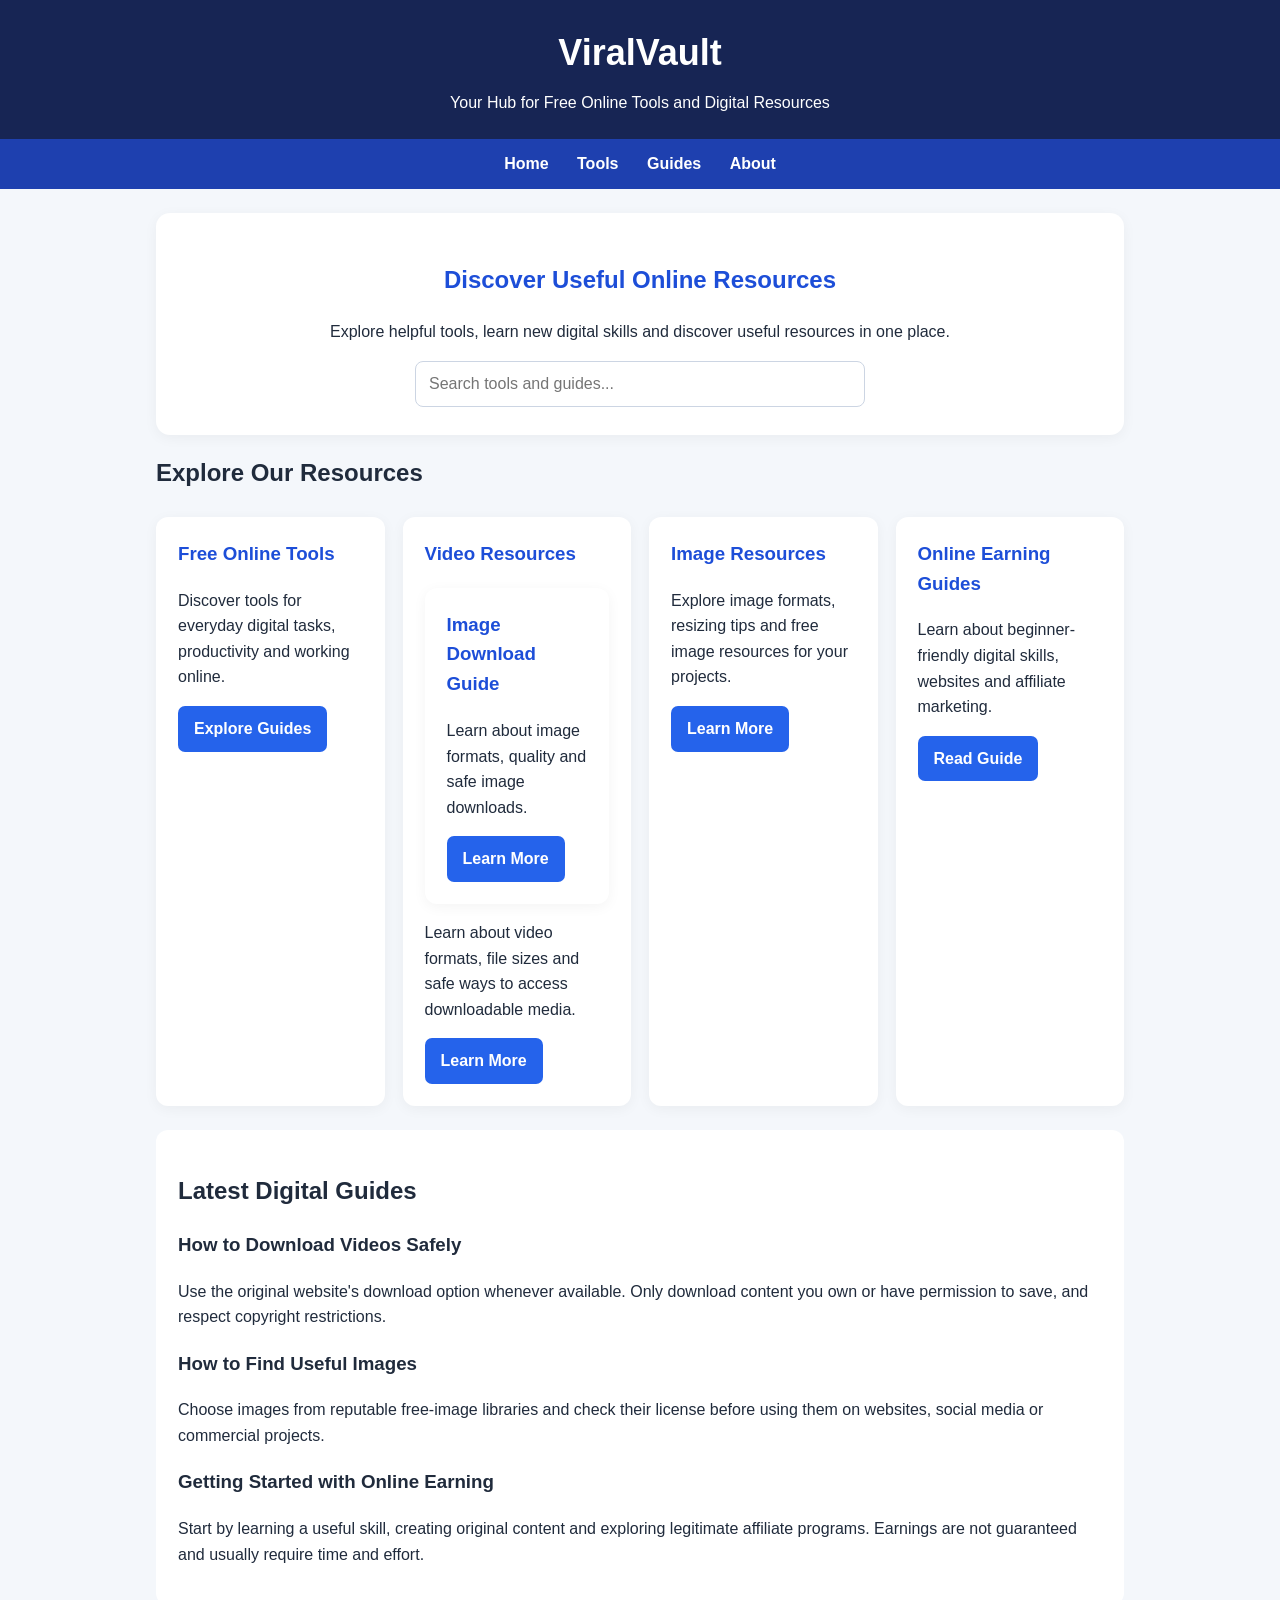
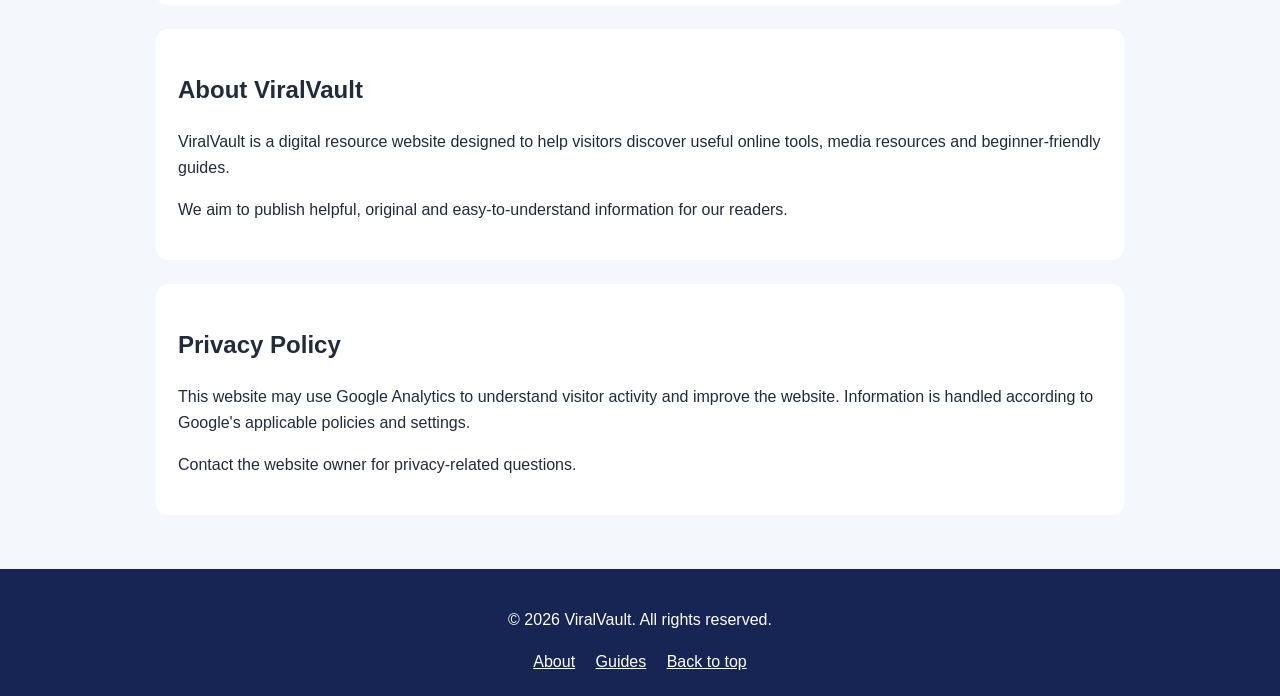
==== commit b3bab6b6: "Update index.html" ====
--- a/index.html
+++ b/index.html
@@ -123,9 +123,13 @@
           <a class="button" href="#guides">Explore Guides</a>
         </article>
         <article class="card">
-          <h3>Video Resources</h3>
+          <h3>Video Resources</h3><article class="card">
+  <h3>Image Download Guide</h3>
+  <p>Learn about image formats, quality and safe image downloads.</p>
+  <a class="button" href="image-download-guide.html">Learn More</a>
+</article>
           <p>Learn about video formats, file sizes and safe ways to access downloadable media.</p>
-          <a class="button" href="#video-guide">Learn More</a>
+          <a class="button" href="video-download-guide.html">Learn More</a>
         </article>
         <article class="card">
           <h3>Image Resources</h3>
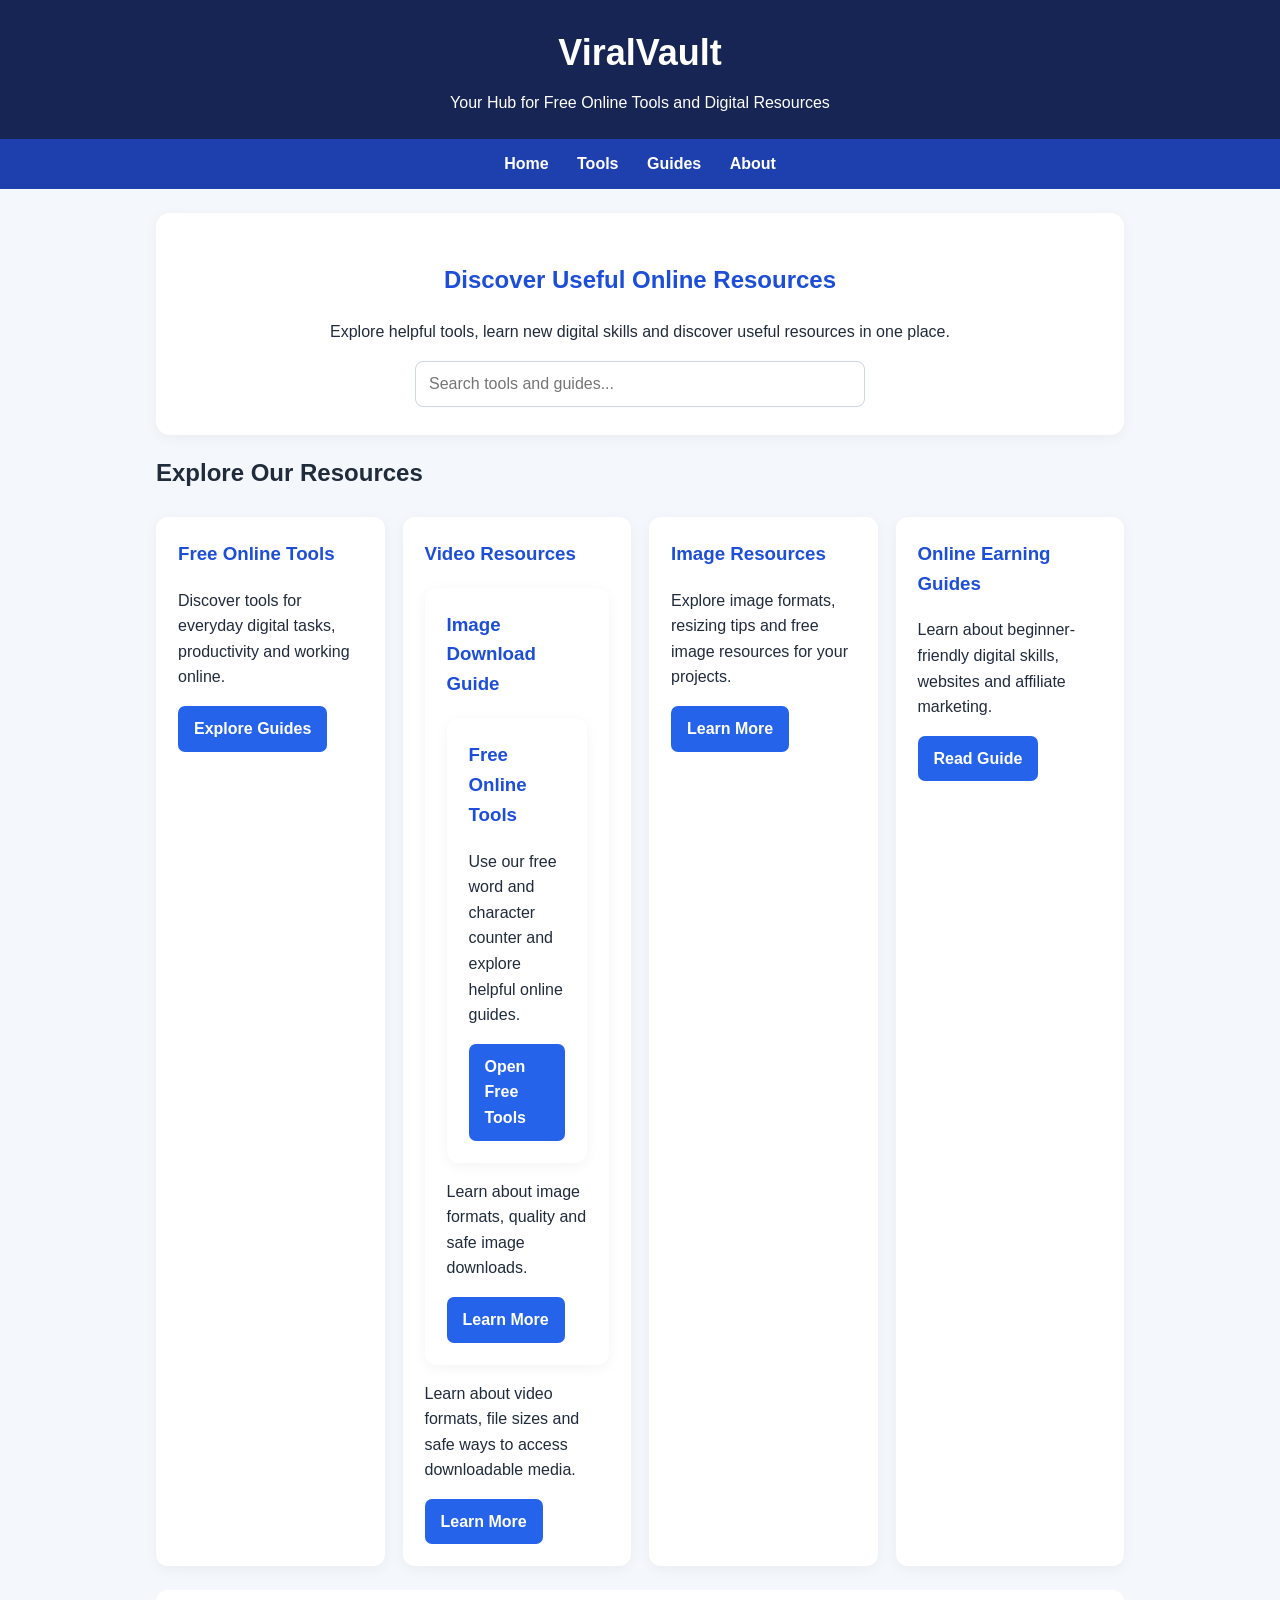
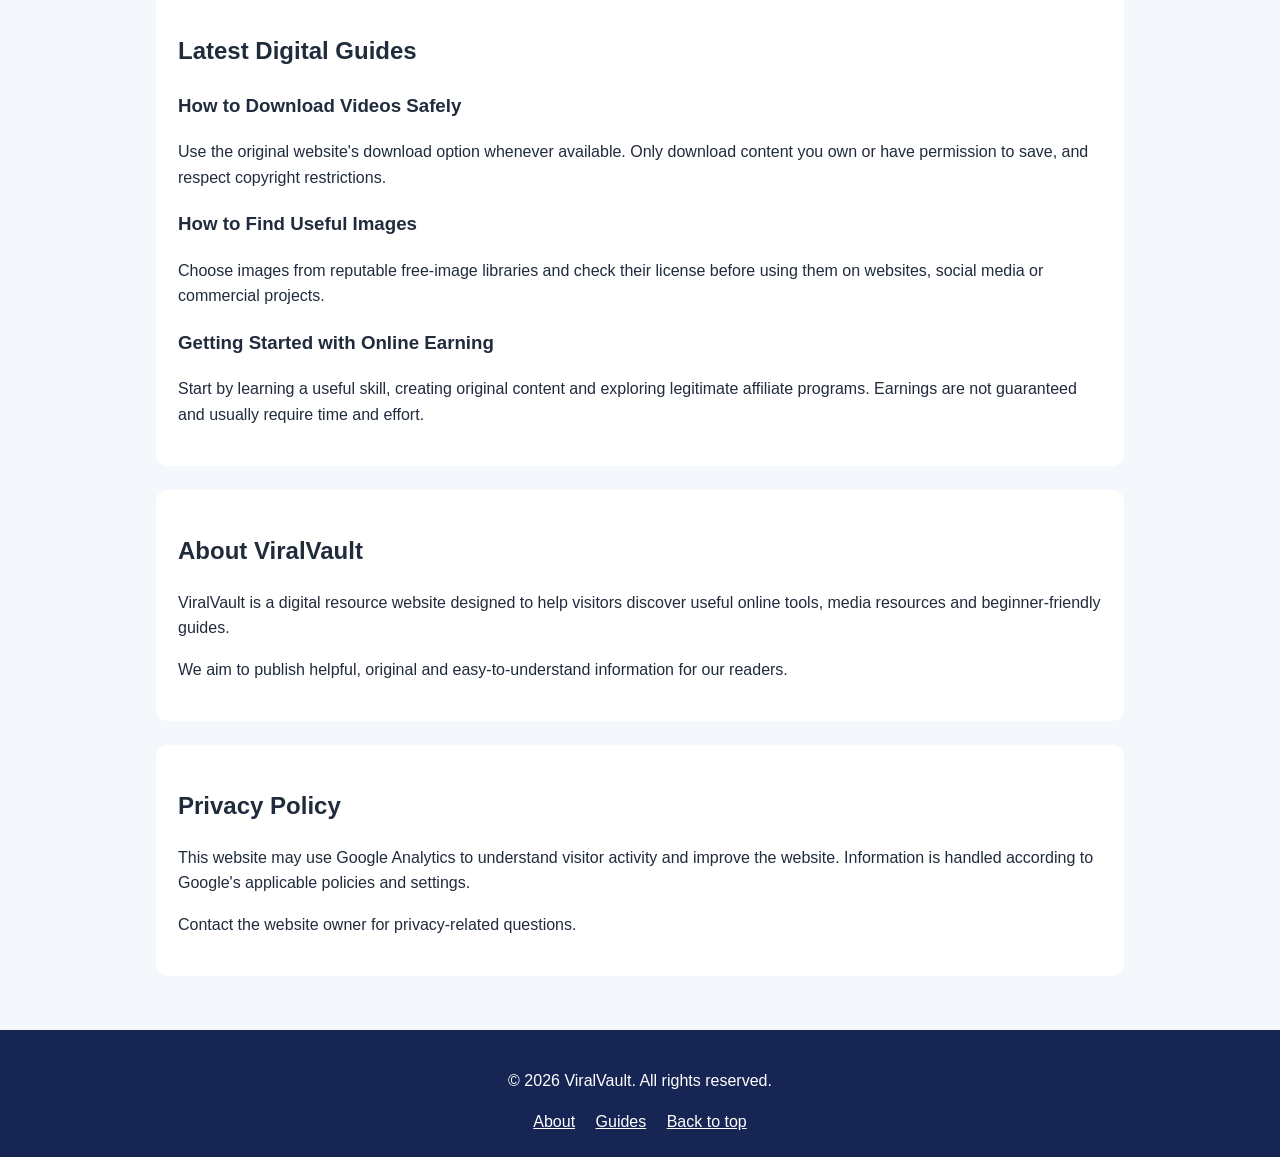
==== commit e176292a: "Update index.html" ====
--- a/index.html
+++ b/index.html
@@ -123,8 +123,14 @@
           <a class="button" href="#guides">Explore Guides</a>
         </article>
         <article class="card">
-          <h3>Video Resources</h3><article class="card">
+          <h3>Video Resources</h3>
+          <article class="card">
   <h3>Image Download Guide</h3>
+            <article class="card">
+  <h3>Free Online Tools</h3>
+  <p>Use our free word and character counter and explore helpful online guides.</p>
+  <a class="button" href="free-online-tools.html">Open Free Tools</a>
+</article>
   <p>Learn about image formats, quality and safe image downloads.</p>
   <a class="button" href="image-download-guide.html">Learn More</a>
 </article>
